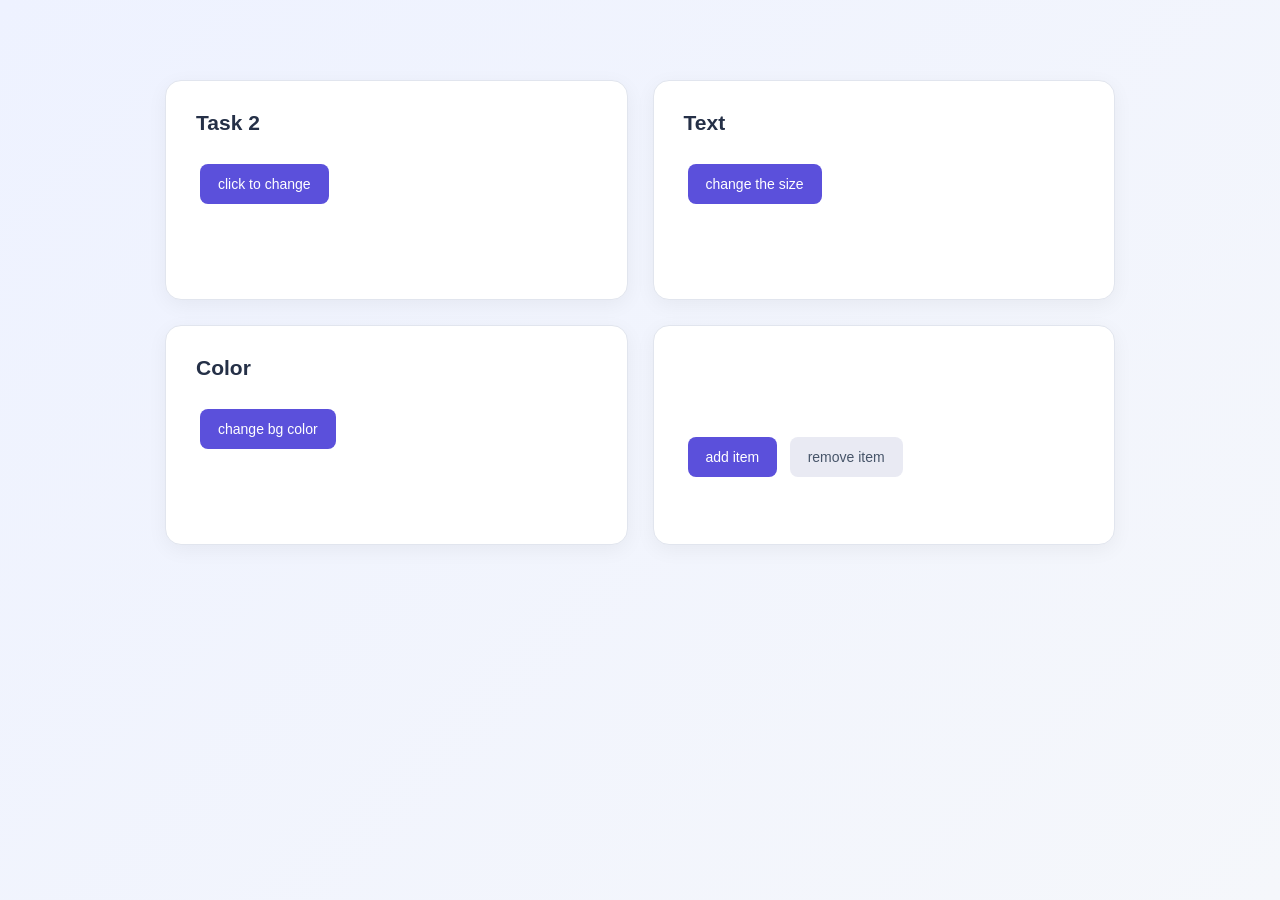
==== part2/index.html @ d67712b5 "part 2" ====
<!DOCTYPE html>
<html lang="en">
<head>
    <meta charset="UTF-8">
    <meta name="viewport" content="width=device-width, initial-scale=1.0">
    <title>JavaScript Basics</title>
    <link rel="stylesheet" href="style.css">
    <script src="script.js" defer></script>
</head>
<body>
    <div class="container">
        <div>
            <p>Task 2</p>
            <button>click to change</button>
        </div>
        <div class="text-container">
            <p>Text</p>
            <button>change the size</button>
        </div>
        <div class="color-container">
            <p>Color</p>
            <button>change bg color</button>
        </div>
        <div class="list-container">
            <ul>
            </ul>
            <button class="adder">add item</button>
            <button class="remover">remove item</button>
        </div>
    </div>
</body>
</html>
---- part2/style.css ----
* {
    box-sizing: border-box;
}

body {
    margin: 0;
    padding: 40px 20px;
    min-height: 100vh;
    font-family: Arial, sans-serif;
    background: linear-gradient(135deg, #eef2ff, #f5f7fb);
    color: #253047;
}

.container {
    max-width: 950px;
    margin: 40px auto;
    display: grid;
    grid-template-columns: repeat(2, 1fr);
    gap: 25px;
}

.container > div {
    background-color: white;
    padding: 30px;
    border: 1px solid #e1e5ee;
    border-radius: 16px;
    box-shadow: 0 5px 20px rgba(0, 0, 0, 0.05);
    min-height: 220px;
    transition: box-shadow 0.2s;
}

.container > div:hover {
    box-shadow: 0 8px 25px rgba(0, 0, 0, 0.10);
}

p {
    font-size: 21px;
    font-weight: bold;
    margin-top: 0;
    margin-bottom: 25px;
}

button {
    background-color: #5b50db;
    color: white;
    border: none;
    border-radius: 8px;
    padding: 12px 18px;
    font-size: 14px;
    cursor: pointer;
    margin: 4px;
    transition: background-color 0.2s;
}

button:hover {
    background-color: #4439bb;
}

button:active {
    transform: scale(0.98);
}

.remover {
    background-color: #e9eaf3;
    color: #475569;
}

.remover:hover {
    background-color: #d8dbea;
}

.text-container,
.color-container {
    transition: background-color 0.3s;
}

ul {
    padding-left: 25px;
    min-height: 45px;
}

li {
    padding: 6px 0;
    font-size: 16px;
    color: #475569;
}
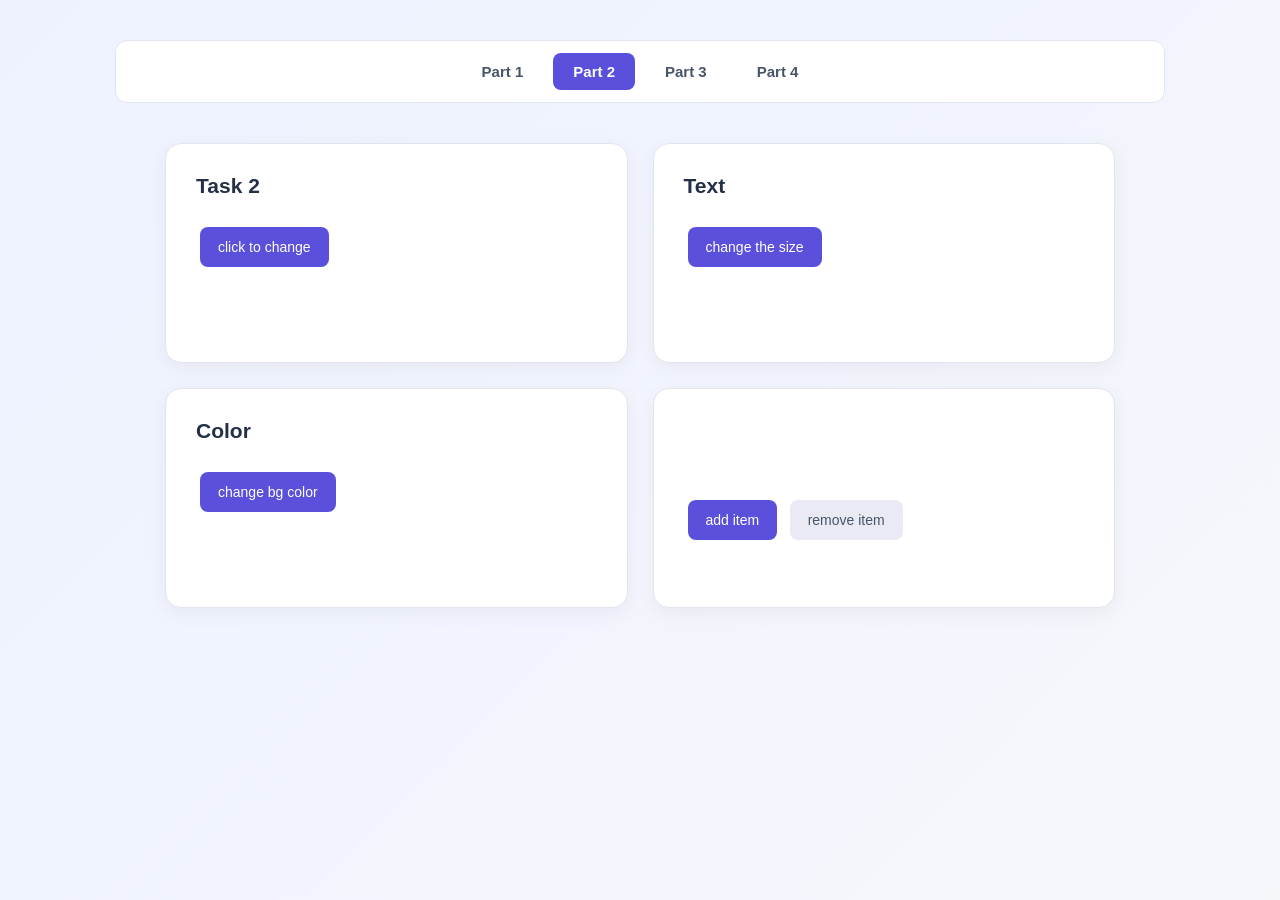
==== commit 9d6e210c: "navbars" ====
--- a/part2/index.html
+++ b/part2/index.html
@@ -5,9 +5,16 @@
     <meta name="viewport" content="width=device-width, initial-scale=1.0">
     <title>JavaScript Basics</title>
     <link rel="stylesheet" href="style.css">
+    <link rel="stylesheet" href="../navbar.css">
     <script src="script.js" defer></script>
 </head>
 <body>
+    <nav class="page-navbar" aria-label="Page navigation">
+        <a href="../part1/index.html">Part 1</a>
+        <a href="../part2/index.html" aria-current="page">Part 2</a>
+        <a href="../part3/index.html">Part 3</a>
+        <a href="../part4/index.html">Part 4</a>
+    </nav>
     <div class="container">
         <div>
             <p>Task 2</p>
--- a/navbar.css
+++ b/navbar.css
@@ -0,0 +1,39 @@
+.page-navbar {
+    box-sizing: border-box;
+    display: flex;
+    flex-wrap: wrap;
+    justify-content: center;
+    gap: 10px;
+    max-width: 1050px;
+    margin: 0 auto 30px;
+    padding: 12px;
+    background-color: white;
+    border: 1px solid #e1e5ee;
+    border-radius: 12px;
+}
+
+.page-navbar a {
+    display: block;
+    padding: 10px 20px;
+    border-radius: 8px;
+    color: #475569;
+    font-size: 15px;
+    font-weight: bold;
+    text-decoration: none;
+    transition: background-color 0.2s, color 0.2s;
+}
+
+.page-navbar a:hover {
+    background-color: #eeecff;
+    color: #4439bb;
+}
+
+.page-navbar a[aria-current="page"] {
+    background-color: #5b50db;
+    color: white;
+}
+
+.page-navbar a:focus-visible {
+    outline: 2px solid #4439bb;
+    outline-offset: 3px;
+}
